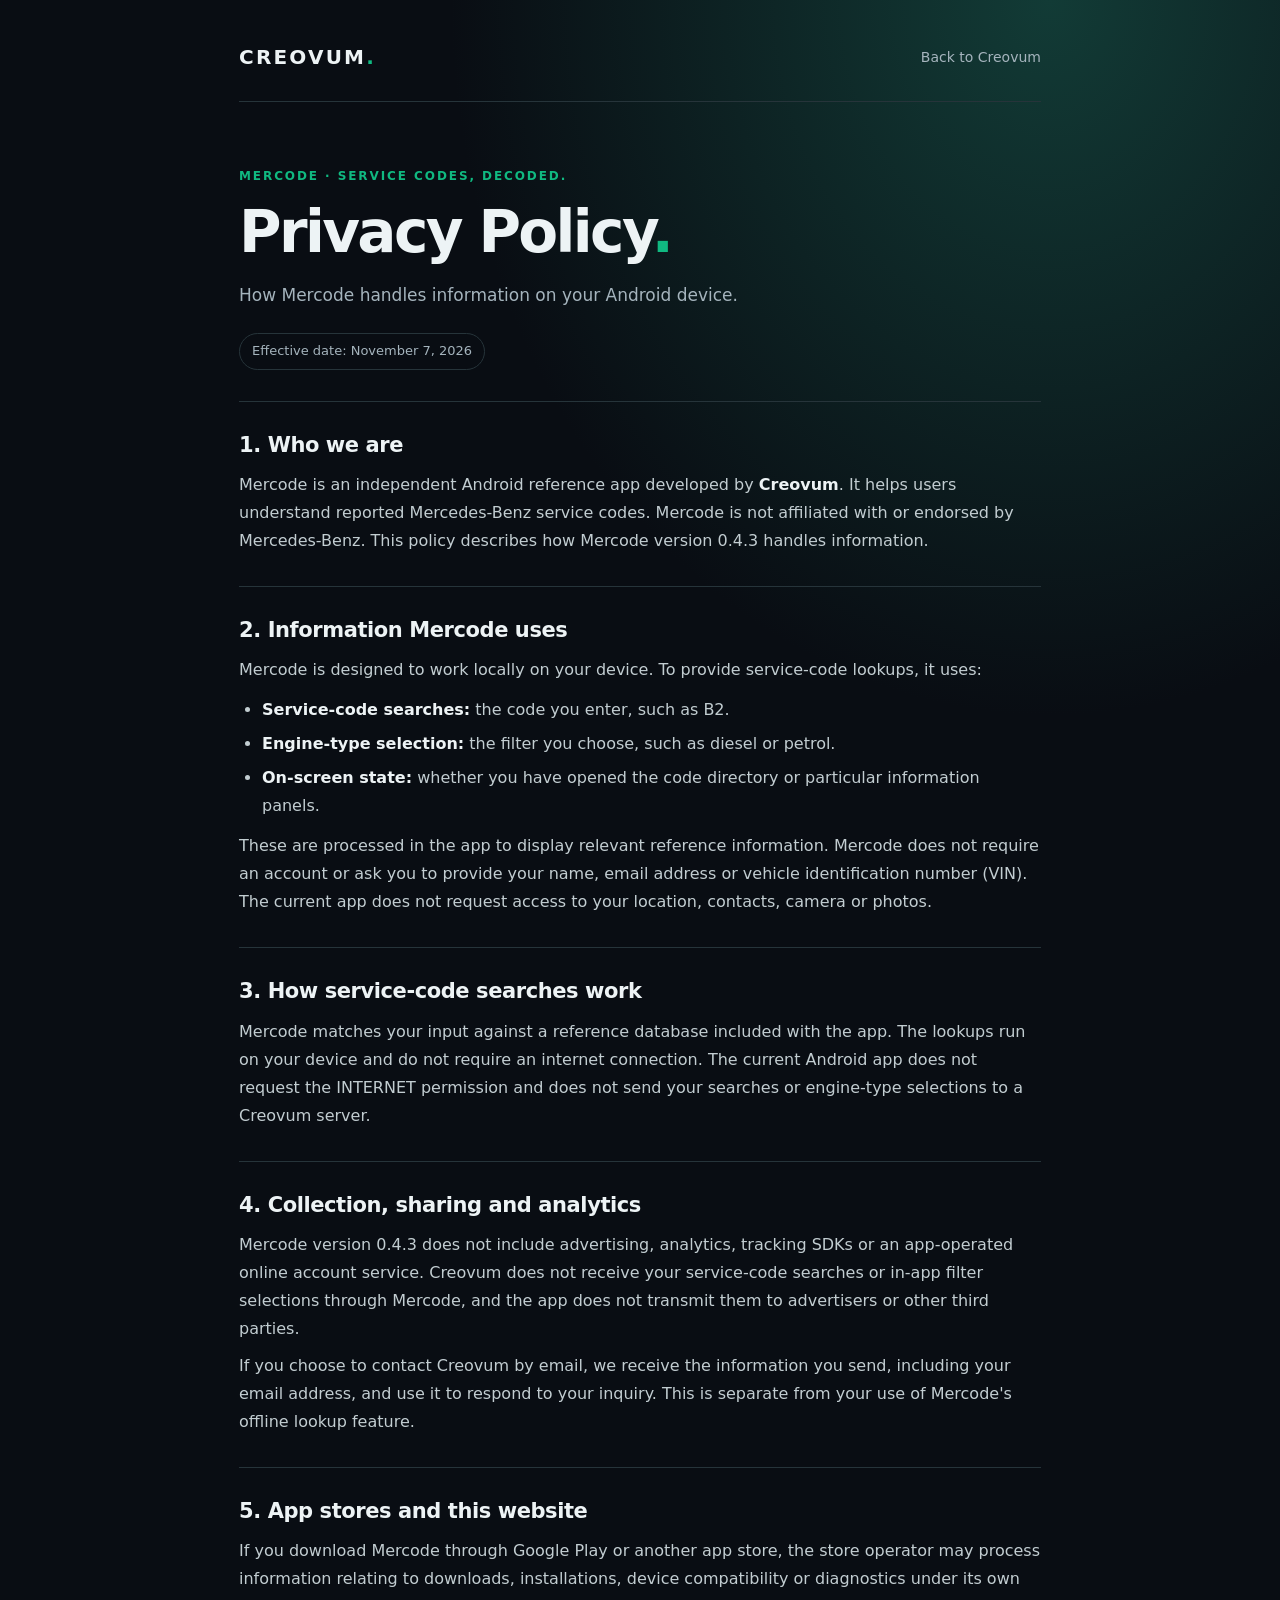
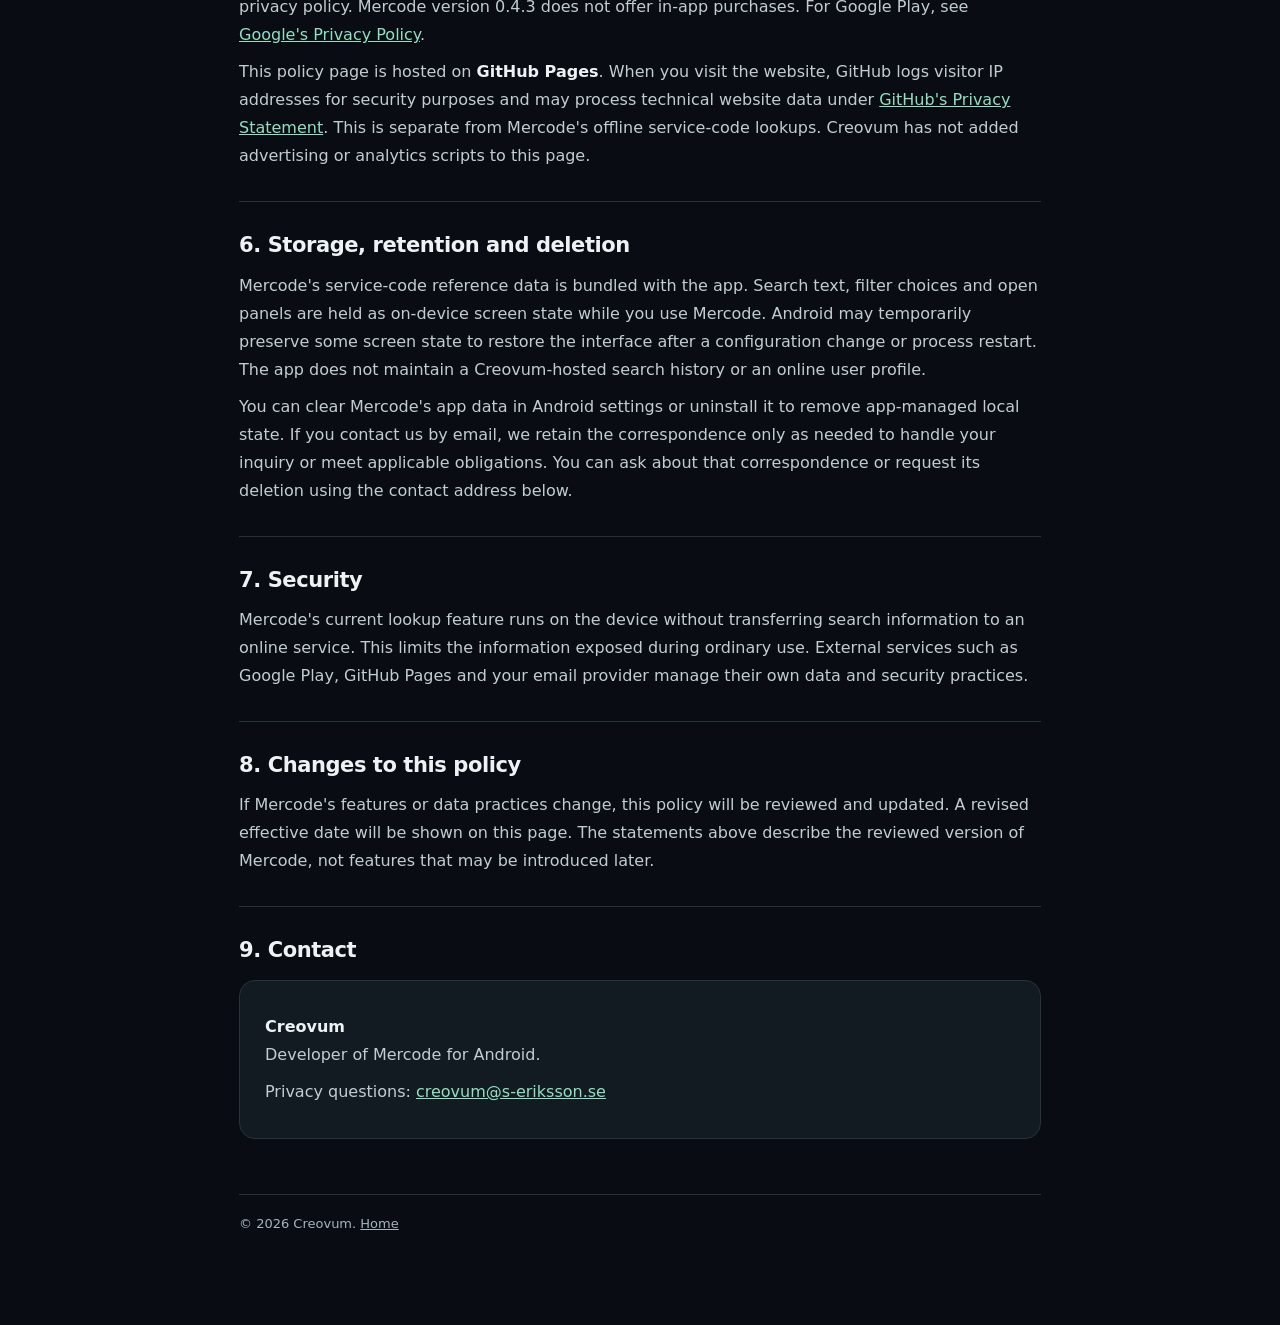
==== mercode/privacy-policy/index.html @ e47fafc7 "Add privacy policy page for Mercode This HTML file outlines the privacy policy for Mercode, detailin" ====
<!doctype html>
<html lang="en">
<head>
  <meta charset="utf-8">
  <meta name="viewport" content="width=device-width,initial-scale=1">
  <meta name="color-scheme" content="dark">
  <meta name="theme-color" content="#090d13">
  <meta name="description" content="Privacy Policy for Mercode, the offline Mercedes service-code reference app developed by Creovum.">
  <title>Mercode | Privacy Policy | Creovum</title>
  <style>
    :root{color-scheme:dark;--jade:#10b981;--text:#edf3f5;--sub:#a5b4bd;--line:#26343a;--surface:#121b22}
    *{box-sizing:border-box}body{margin:0;color:var(--text);background:radial-gradient(ellipse 65% 34% at 82% 0%,#123b36 0,transparent 72%),#090d13;font:16px/1.75 system-ui,-apple-system,BlinkMacSystemFont,"Segoe UI",sans-serif}
    main{max-width:850px;margin:0 auto;padding:28px 24px 90px}header{display:flex;align-items:center;justify-content:space-between;padding:12px 0 26px;border-bottom:1px solid var(--line)}.brand{color:var(--text);text-decoration:none;font-size:20px;letter-spacing:.11em;font-weight:850}.brand i{font-style:normal;color:var(--jade)}.toplink{color:var(--sub);font-size:14px;text-decoration:none}.toplink:hover,a:hover{color:var(--jade)}.kicker{color:var(--jade);font-weight:700;letter-spacing:.16em;text-transform:uppercase;font-size:12px;margin-top:64px}.hero h1{font-size:clamp(38px,7vw,58px);letter-spacing:-.045em;line-height:1.14;margin:8px 0 16px}.hero h1 span{color:var(--jade)}.subline{color:var(--sub);font-size:17px;margin:0 0 22px}.updated{display:inline-block;color:var(--sub);font-size:13px;border:1px solid var(--line);padding:6px 12px;border-radius:100px}.section{border-top:1px solid var(--line);padding-top:29px;margin-top:31px}.section h2{margin:0 0 12px;font-size:21px;line-height:1.35;letter-spacing:-.02em}.section p,.section li{color:#c2cdd1}.section p{margin:9px 0}.section ul{padding-left:23px;margin:8px 0}.section li{padding:3px 0}.section strong{color:#edf3f5}.section a{color:#8ee2bf}.section a:hover{color:#c5ffe8}.contact{background:var(--surface);border:1px solid var(--line);border-radius:16px;padding:23px 25px;margin-top:15px}.contact a{overflow-wrap:anywhere}footer{color:var(--sub);border-top:1px solid var(--line);font-size:13px;margin-top:55px;padding-top:18px}footer a{color:var(--sub)}@media(max-width:550px){main{padding:20px 20px 70px}.kicker{margin-top:48px}.toplink{font-size:12px}}
  </style>
</head>
<body>
<main>
  <header><a class="brand" href="/">CREOVUM<i>.</i></a><a class="toplink" href="/">Back to Creovum</a></header>
  <div class="hero">
    <p class="kicker">MERCODE &middot; Service Codes, Decoded.</p>
    <h1>Privacy Policy<span>.</span></h1>
    <p class="subline">How Mercode handles information on your Android device.</p>
    <span class="updated">Effective date: November 7, 2026</span>
  </div>
  <section class="section"><h2>1. Who we are</h2>
    <p>Mercode is an independent Android reference app developed by <strong>Creovum</strong>. It helps users understand reported Mercedes-Benz service codes. Mercode is not affiliated with or endorsed by Mercedes-Benz. This policy describes how Mercode version 0.4.3 handles information.</p>
  </section>
  <section class="section"><h2>2. Information Mercode uses</h2>
    <p>Mercode is designed to work locally on your device. To provide service-code lookups, it uses:</p>
    <ul>
      <li><strong>Service-code searches:</strong> the code you enter, such as B2.</li>
      <li><strong>Engine-type selection:</strong> the filter you choose, such as diesel or petrol.</li>
      <li><strong>On-screen state:</strong> whether you have opened the code directory or particular information panels.</li>
    </ul>
    <p>These are processed in the app to display relevant reference information. Mercode does not require an account or ask you to provide your name, email address or vehicle identification number (VIN). The current app does not request access to your location, contacts, camera or photos.</p>
  </section>
  <section class="section"><h2>3. How service-code searches work</h2>
    <p>Mercode matches your input against a reference database included with the app. The lookups run on your device and do not require an internet connection. The current Android app does not request the INTERNET permission and does not send your searches or engine-type selections to a Creovum server.</p>
  </section>
  <section class="section"><h2>4. Collection, sharing and analytics</h2>
    <p>Mercode version 0.4.3 does not include advertising, analytics, tracking SDKs or an app-operated online account service. Creovum does not receive your service-code searches or in-app filter selections through Mercode, and the app does not transmit them to advertisers or other third parties.</p>
    <p>If you choose to contact Creovum by email, we receive the information you send, including your email address, and use it to respond to your inquiry. This is separate from your use of Mercode's offline lookup feature.</p>
  </section>
  <section class="section"><h2>5. App stores and this website</h2>
    <p>If you download Mercode through Google Play or another app store, the store operator may process information relating to downloads, installations, device compatibility or diagnostics under its own privacy policy. Mercode version 0.4.3 does not offer in-app purchases. For Google Play, see <a href="https://policies.google.com/privacy">Google's Privacy Policy</a>.</p>
    <p>This policy page is hosted on <strong>GitHub Pages</strong>. When you visit the website, GitHub logs visitor IP addresses for security purposes and may process technical website data under <a href="https://docs.github.com/en/site-policy/privacy-policies/github-general-privacy-statement">GitHub's Privacy Statement</a>. This is separate from Mercode's offline service-code lookups. Creovum has not added advertising or analytics scripts to this page.</p>
  </section>
  <section class="section"><h2>6. Storage, retention and deletion</h2>
    <p>Mercode's service-code reference data is bundled with the app. Search text, filter choices and open panels are held as on-device screen state while you use Mercode. Android may temporarily preserve some screen state to restore the interface after a configuration change or process restart. The app does not maintain a Creovum-hosted search history or an online user profile.</p>
    <p>You can clear Mercode's app data in Android settings or uninstall it to remove app-managed local state. If you contact us by email, we retain the correspondence only as needed to handle your inquiry or meet applicable obligations. You can ask about that correspondence or request its deletion using the contact address below.</p>
  </section>
  <section class="section"><h2>7. Security</h2>
    <p>Mercode's current lookup feature runs on the device without transferring search information to an online service. This limits the information exposed during ordinary use. External services such as Google Play, GitHub Pages and your email provider manage their own data and security practices.</p>
  </section>
  <section class="section"><h2>8. Changes to this policy</h2>
    <p>If Mercode's features or data practices change, this policy will be reviewed and updated. A revised effective date will be shown on this page. The statements above describe the reviewed version of Mercode, not features that may be introduced later.</p>
  </section>
  <section class="section"><h2>9. Contact</h2>
    <div class="contact">
      <p><strong>Creovum</strong><br>Developer of Mercode for Android.</p>
      <p>Privacy questions: <a href="mailto:creovum@s-eriksson.se">creovum@s-eriksson.se</a></p>
    </div>
  </section>
  <footer>&copy; 2026 Creovum. <a href="/">Home</a></footer>
</main>
</body>
</html>
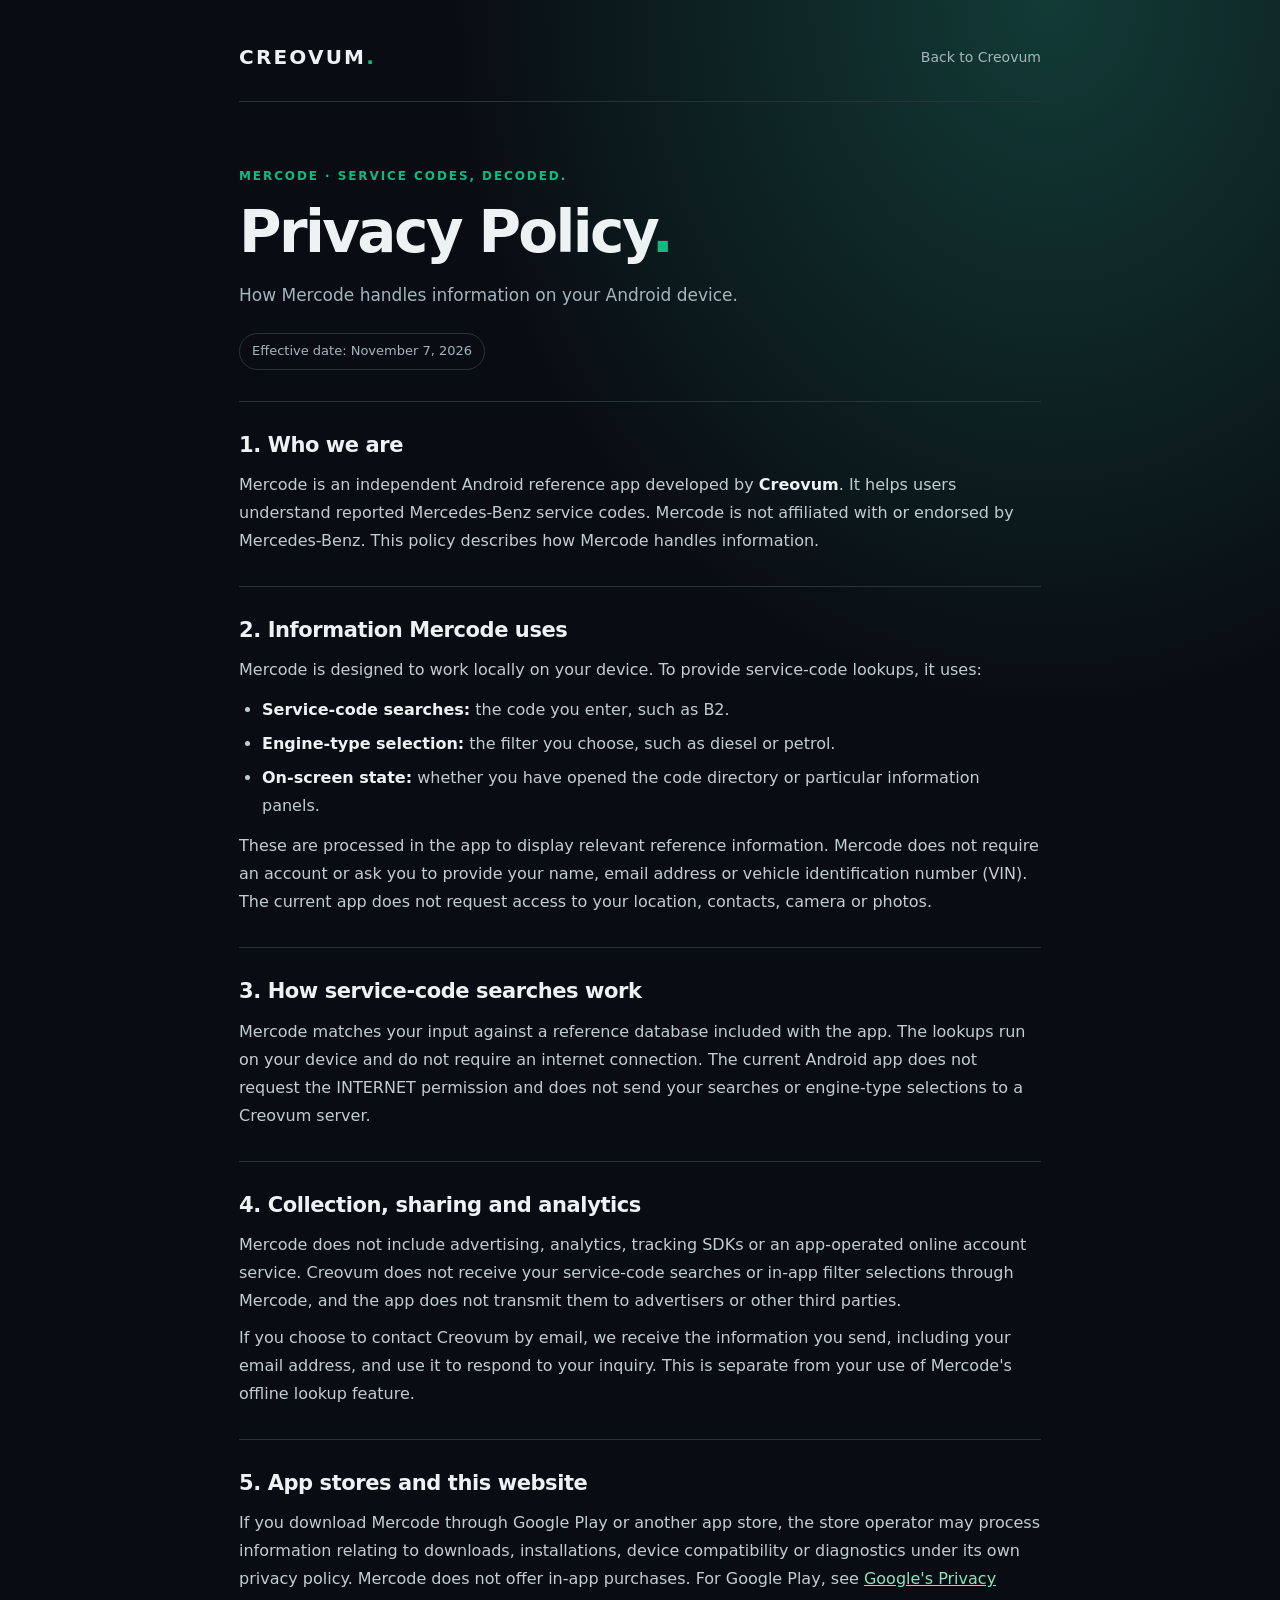
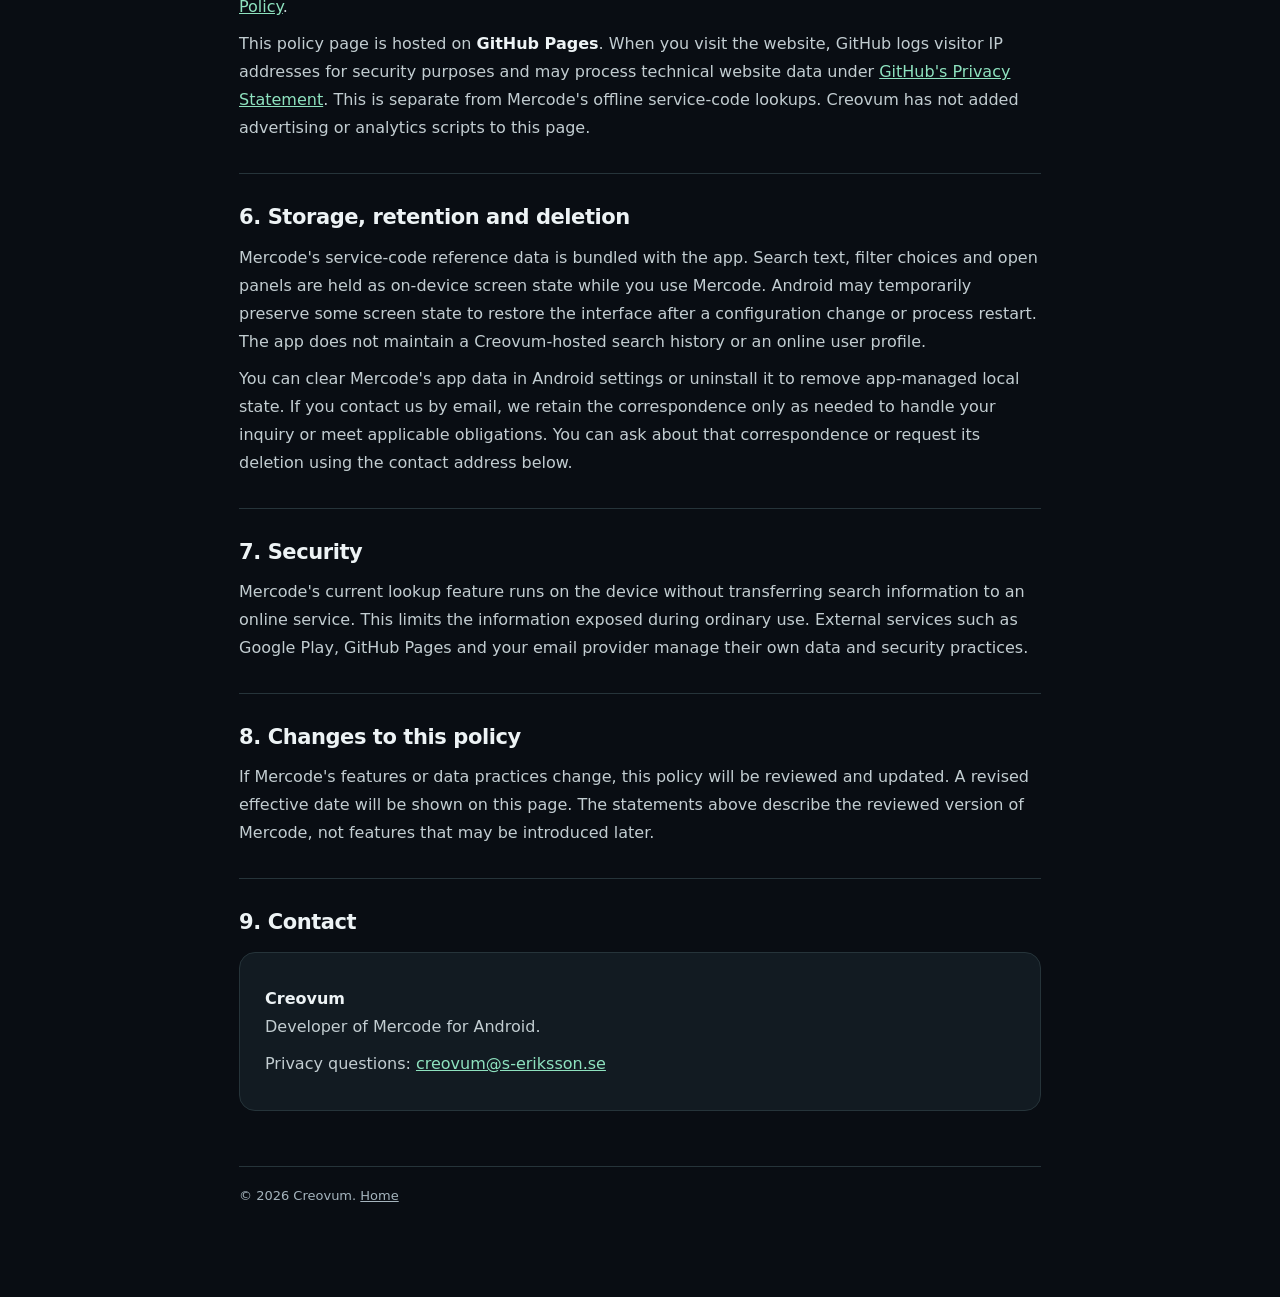
==== commit 66a26984: "Update privacy policy for Mercode app" ====
--- a/mercode/privacy-policy/index.html
+++ b/mercode/privacy-policy/index.html
@@ -23,7 +23,7 @@
     <span class="updated">Effective date: November 7, 2026</span>
   </div>
   <section class="section"><h2>1. Who we are</h2>
-    <p>Mercode is an independent Android reference app developed by <strong>Creovum</strong>. It helps users understand reported Mercedes-Benz service codes. Mercode is not affiliated with or endorsed by Mercedes-Benz. This policy describes how Mercode version 0.4.3 handles information.</p>
+    <p>Mercode is an independent Android reference app developed by <strong>Creovum</strong>. It helps users understand reported Mercedes-Benz service codes. Mercode is not affiliated with or endorsed by Mercedes-Benz. This policy describes how Mercode handles information.</p>
   </section>
   <section class="section"><h2>2. Information Mercode uses</h2>
     <p>Mercode is designed to work locally on your device. To provide service-code lookups, it uses:</p>
@@ -38,11 +38,11 @@
     <p>Mercode matches your input against a reference database included with the app. The lookups run on your device and do not require an internet connection. The current Android app does not request the INTERNET permission and does not send your searches or engine-type selections to a Creovum server.</p>
   </section>
   <section class="section"><h2>4. Collection, sharing and analytics</h2>
-    <p>Mercode version 0.4.3 does not include advertising, analytics, tracking SDKs or an app-operated online account service. Creovum does not receive your service-code searches or in-app filter selections through Mercode, and the app does not transmit them to advertisers or other third parties.</p>
+    <p>Mercode does not include advertising, analytics, tracking SDKs or an app-operated online account service. Creovum does not receive your service-code searches or in-app filter selections through Mercode, and the app does not transmit them to advertisers or other third parties.</p>
     <p>If you choose to contact Creovum by email, we receive the information you send, including your email address, and use it to respond to your inquiry. This is separate from your use of Mercode's offline lookup feature.</p>
   </section>
   <section class="section"><h2>5. App stores and this website</h2>
-    <p>If you download Mercode through Google Play or another app store, the store operator may process information relating to downloads, installations, device compatibility or diagnostics under its own privacy policy. Mercode version 0.4.3 does not offer in-app purchases. For Google Play, see <a href="https://policies.google.com/privacy">Google's Privacy Policy</a>.</p>
+    <p>If you download Mercode through Google Play or another app store, the store operator may process information relating to downloads, installations, device compatibility or diagnostics under its own privacy policy. Mercode does not offer in-app purchases. For Google Play, see <a href="https://policies.google.com/privacy">Google's Privacy Policy</a>.</p>
     <p>This policy page is hosted on <strong>GitHub Pages</strong>. When you visit the website, GitHub logs visitor IP addresses for security purposes and may process technical website data under <a href="https://docs.github.com/en/site-policy/privacy-policies/github-general-privacy-statement">GitHub's Privacy Statement</a>. This is separate from Mercode's offline service-code lookups. Creovum has not added advertising or analytics scripts to this page.</p>
   </section>
   <section class="section"><h2>6. Storage, retention and deletion</h2>
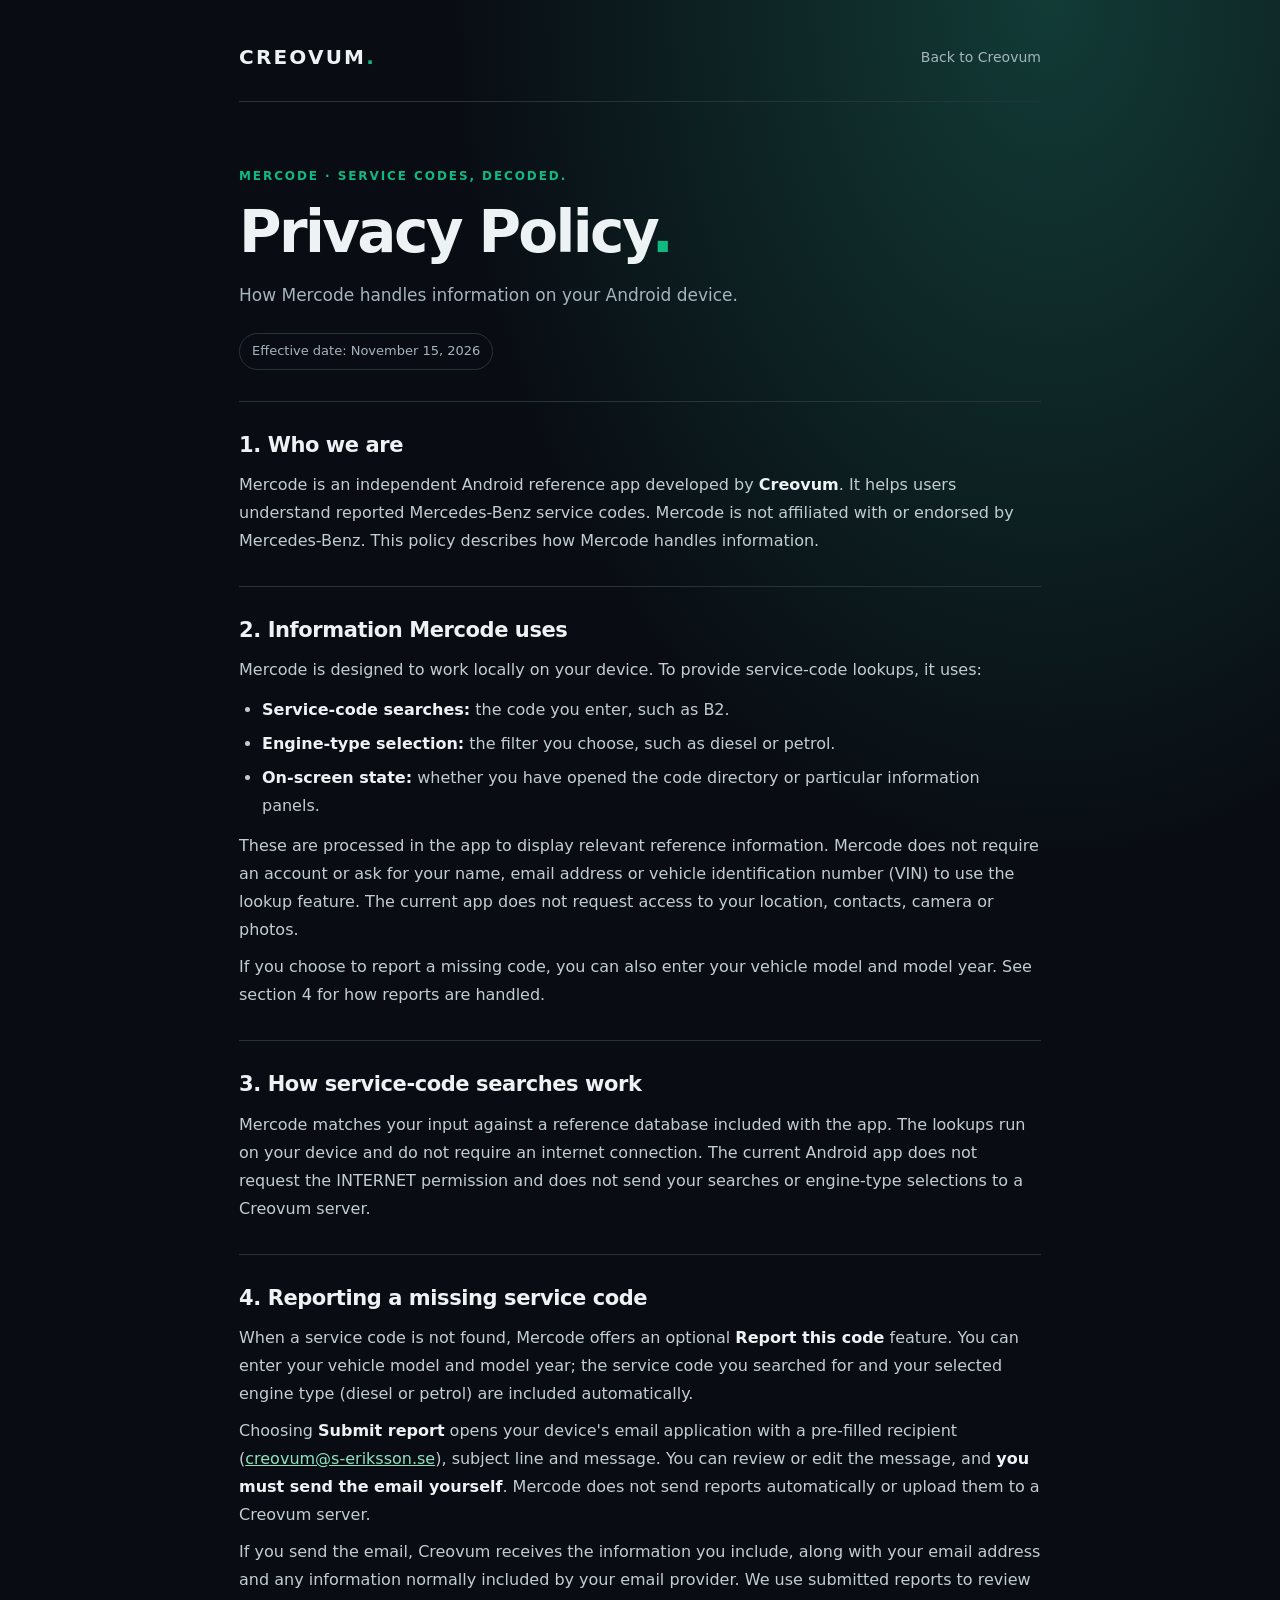
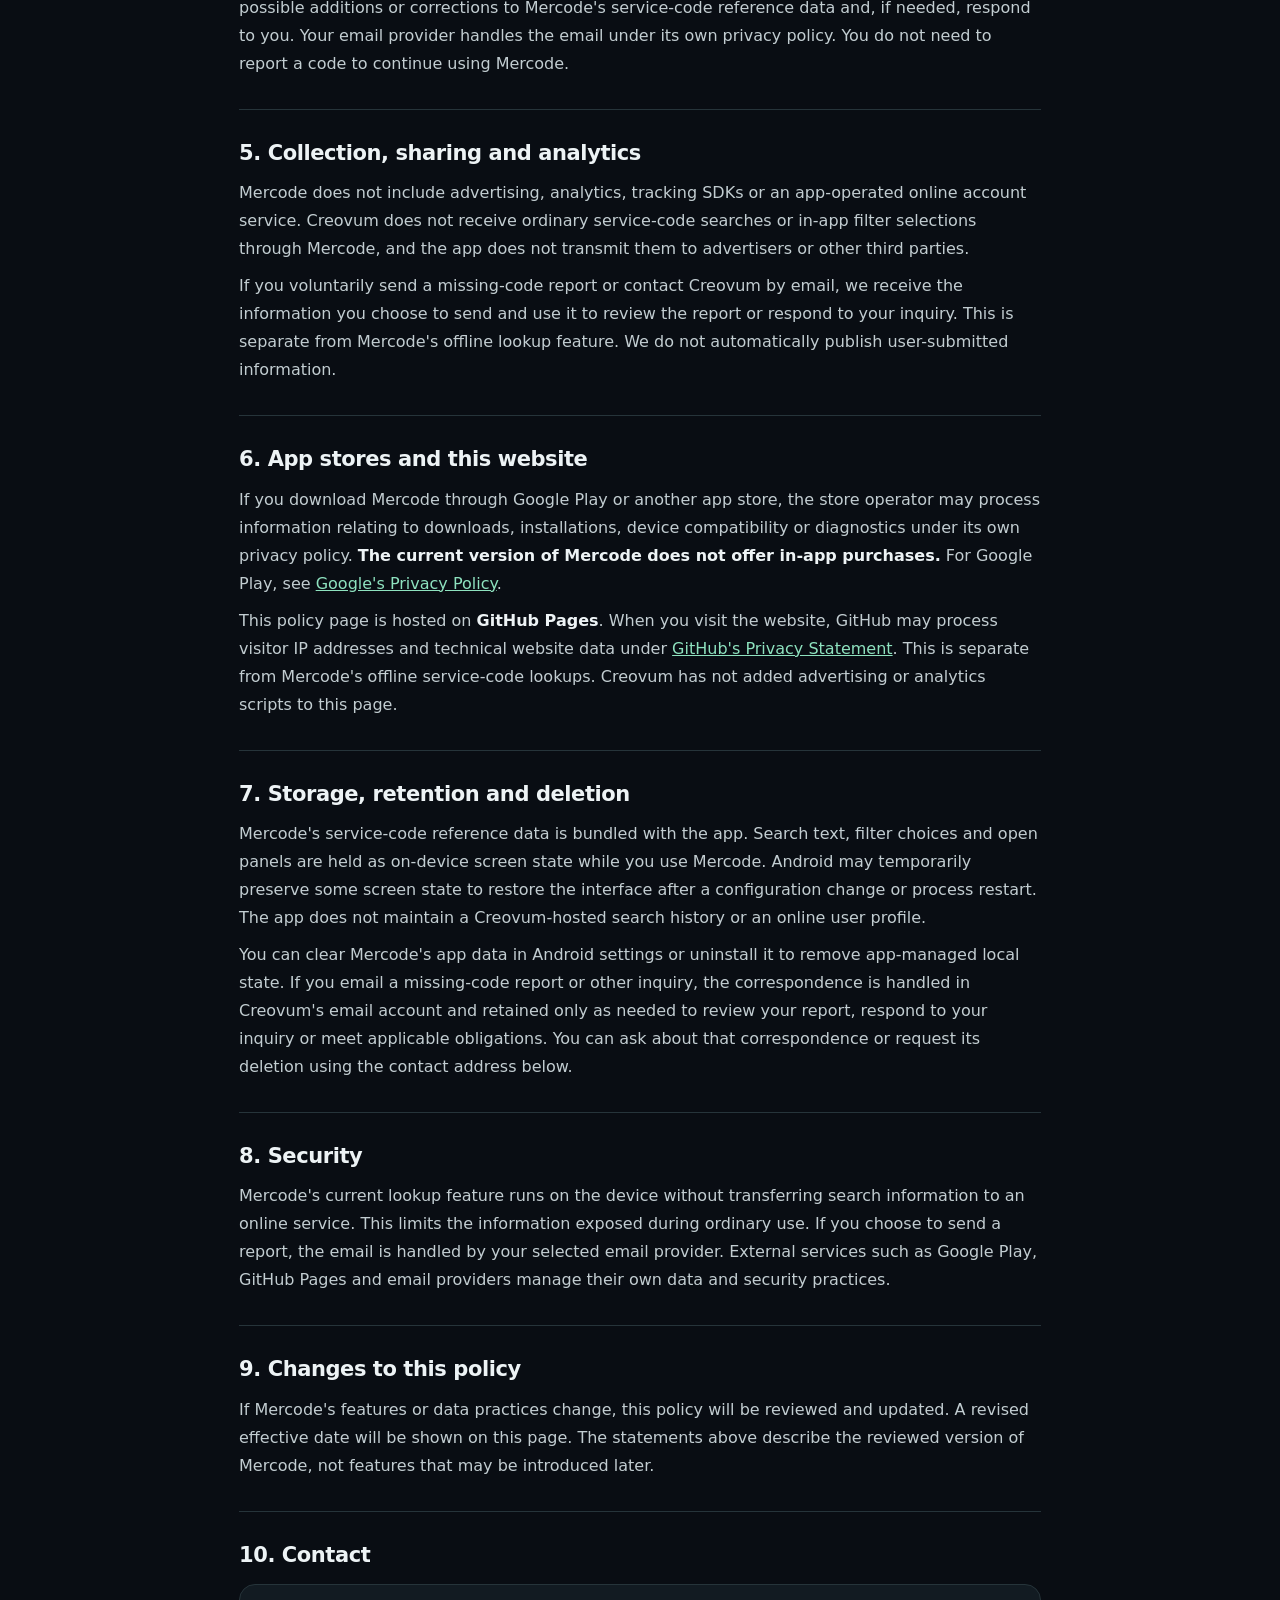
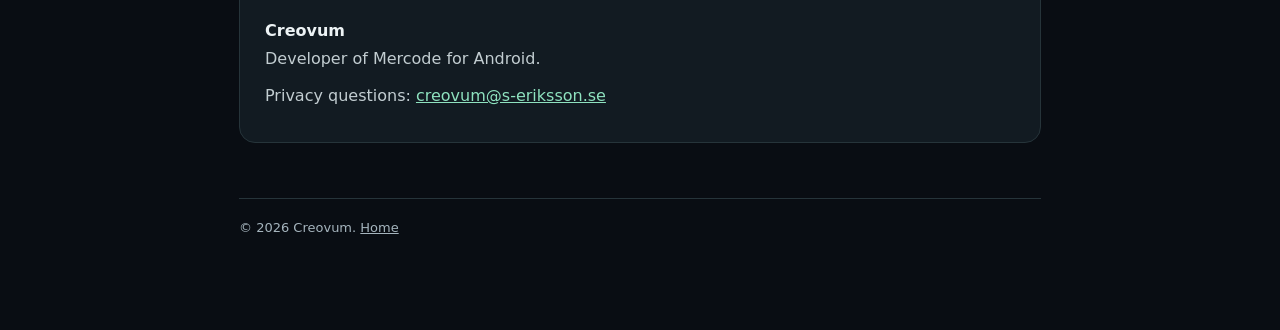
==== commit c575e67e: "Revise privacy policy effective date and reporting details Updated the effective date and clarified " ====
--- a/mercode/privacy-policy/index.html
+++ b/mercode/privacy-policy/index.html
@@ -20,7 +20,7 @@
     <p class="kicker">MERCODE &middot; Service Codes, Decoded.</p>
     <h1>Privacy Policy<span>.</span></h1>
     <p class="subline">How Mercode handles information on your Android device.</p>
-    <span class="updated">Effective date: November 7, 2026</span>
+    <span class="updated">Effective date: November 15, 2026</span>
   </div>
   <section class="section"><h2>1. Who we are</h2>
     <p>Mercode is an independent Android reference app developed by <strong>Creovum</strong>. It helps users understand reported Mercedes-Benz service codes. Mercode is not affiliated with or endorsed by Mercedes-Benz. This policy describes how Mercode handles information.</p>
@@ -32,30 +32,36 @@
       <li><strong>Engine-type selection:</strong> the filter you choose, such as diesel or petrol.</li>
       <li><strong>On-screen state:</strong> whether you have opened the code directory or particular information panels.</li>
     </ul>
-    <p>These are processed in the app to display relevant reference information. Mercode does not require an account or ask you to provide your name, email address or vehicle identification number (VIN). The current app does not request access to your location, contacts, camera or photos.</p>
+    <p>These are processed in the app to display relevant reference information. Mercode does not require an account or ask for your name, email address or vehicle identification number (VIN) to use the lookup feature. The current app does not request access to your location, contacts, camera or photos.</p>
+    <p>If you choose to report a missing code, you can also enter your vehicle model and model year. See section 4 for how reports are handled.</p>
   </section>
   <section class="section"><h2>3. How service-code searches work</h2>
     <p>Mercode matches your input against a reference database included with the app. The lookups run on your device and do not require an internet connection. The current Android app does not request the INTERNET permission and does not send your searches or engine-type selections to a Creovum server.</p>
   </section>
-  <section class="section"><h2>4. Collection, sharing and analytics</h2>
-    <p>Mercode does not include advertising, analytics, tracking SDKs or an app-operated online account service. Creovum does not receive your service-code searches or in-app filter selections through Mercode, and the app does not transmit them to advertisers or other third parties.</p>
-    <p>If you choose to contact Creovum by email, we receive the information you send, including your email address, and use it to respond to your inquiry. This is separate from your use of Mercode's offline lookup feature.</p>
+  <section class="section"><h2>4. Reporting a missing service code</h2>
+    <p>When a service code is not found, Mercode offers an optional <strong>Report this code</strong> feature. You can enter your vehicle model and model year; the service code you searched for and your selected engine type (diesel or petrol) are included automatically.</p>
+    <p>Choosing <strong>Submit report</strong> opens your device's email application with a pre-filled recipient (<a href="mailto:creovum@s-eriksson.se">creovum@s-eriksson.se</a>), subject line and message. You can review or edit the message, and <strong>you must send the email yourself</strong>. Mercode does not send reports automatically or upload them to a Creovum server.</p>
+    <p>If you send the email, Creovum receives the information you include, along with your email address and any information normally included by your email provider. We use submitted reports to review possible additions or corrections to Mercode's service-code reference data and, if needed, respond to you. Your email provider handles the email under its own privacy policy. You do not need to report a code to continue using Mercode.</p>
   </section>
-  <section class="section"><h2>5. App stores and this website</h2>
-    <p>If you download Mercode through Google Play or another app store, the store operator may process information relating to downloads, installations, device compatibility or diagnostics under its own privacy policy. Mercode does not offer in-app purchases. For Google Play, see <a href="https://policies.google.com/privacy">Google's Privacy Policy</a>.</p>
-    <p>This policy page is hosted on <strong>GitHub Pages</strong>. When you visit the website, GitHub logs visitor IP addresses for security purposes and may process technical website data under <a href="https://docs.github.com/en/site-policy/privacy-policies/github-general-privacy-statement">GitHub's Privacy Statement</a>. This is separate from Mercode's offline service-code lookups. Creovum has not added advertising or analytics scripts to this page.</p>
+  <section class="section"><h2>5. Collection, sharing and analytics</h2>
+    <p>Mercode does not include advertising, analytics, tracking SDKs or an app-operated online account service. Creovum does not receive ordinary service-code searches or in-app filter selections through Mercode, and the app does not transmit them to advertisers or other third parties.</p>
+    <p>If you voluntarily send a missing-code report or contact Creovum by email, we receive the information you choose to send and use it to review the report or respond to your inquiry. This is separate from Mercode's offline lookup feature. We do not automatically publish user-submitted information.</p>
   </section>
-  <section class="section"><h2>6. Storage, retention and deletion</h2>
+  <section class="section"><h2>6. App stores and this website</h2>
+    <p>If you download Mercode through Google Play or another app store, the store operator may process information relating to downloads, installations, device compatibility or diagnostics under its own privacy policy. <strong>The current version of Mercode does not offer in-app purchases.</strong> For Google Play, see <a href="https://policies.google.com/privacy">Google's Privacy Policy</a>.</p>
+    <p>This policy page is hosted on <strong>GitHub Pages</strong>. When you visit the website, GitHub may process visitor IP addresses and technical website data under <a href="https://docs.github.com/en/site-policy/privacy-policies/github-general-privacy-statement">GitHub's Privacy Statement</a>. This is separate from Mercode's offline service-code lookups. Creovum has not added advertising or analytics scripts to this page.</p>
+  </section>
+  <section class="section"><h2>7. Storage, retention and deletion</h2>
     <p>Mercode's service-code reference data is bundled with the app. Search text, filter choices and open panels are held as on-device screen state while you use Mercode. Android may temporarily preserve some screen state to restore the interface after a configuration change or process restart. The app does not maintain a Creovum-hosted search history or an online user profile.</p>
-    <p>You can clear Mercode's app data in Android settings or uninstall it to remove app-managed local state. If you contact us by email, we retain the correspondence only as needed to handle your inquiry or meet applicable obligations. You can ask about that correspondence or request its deletion using the contact address below.</p>
+    <p>You can clear Mercode's app data in Android settings or uninstall it to remove app-managed local state. If you email a missing-code report or other inquiry, the correspondence is handled in Creovum's email account and retained only as needed to review your report, respond to your inquiry or meet applicable obligations. You can ask about that correspondence or request its deletion using the contact address below.</p>
   </section>
-  <section class="section"><h2>7. Security</h2>
-    <p>Mercode's current lookup feature runs on the device without transferring search information to an online service. This limits the information exposed during ordinary use. External services such as Google Play, GitHub Pages and your email provider manage their own data and security practices.</p>
+  <section class="section"><h2>8. Security</h2>
+    <p>Mercode's current lookup feature runs on the device without transferring search information to an online service. This limits the information exposed during ordinary use. If you choose to send a report, the email is handled by your selected email provider. External services such as Google Play, GitHub Pages and email providers manage their own data and security practices.</p>
   </section>
-  <section class="section"><h2>8. Changes to this policy</h2>
+  <section class="section"><h2>9. Changes to this policy</h2>
     <p>If Mercode's features or data practices change, this policy will be reviewed and updated. A revised effective date will be shown on this page. The statements above describe the reviewed version of Mercode, not features that may be introduced later.</p>
   </section>
-  <section class="section"><h2>9. Contact</h2>
+  <section class="section"><h2>10. Contact</h2>
     <div class="contact">
       <p><strong>Creovum</strong><br>Developer of Mercode for Android.</p>
       <p>Privacy questions: <a href="mailto:creovum@s-eriksson.se">creovum@s-eriksson.se</a></p>
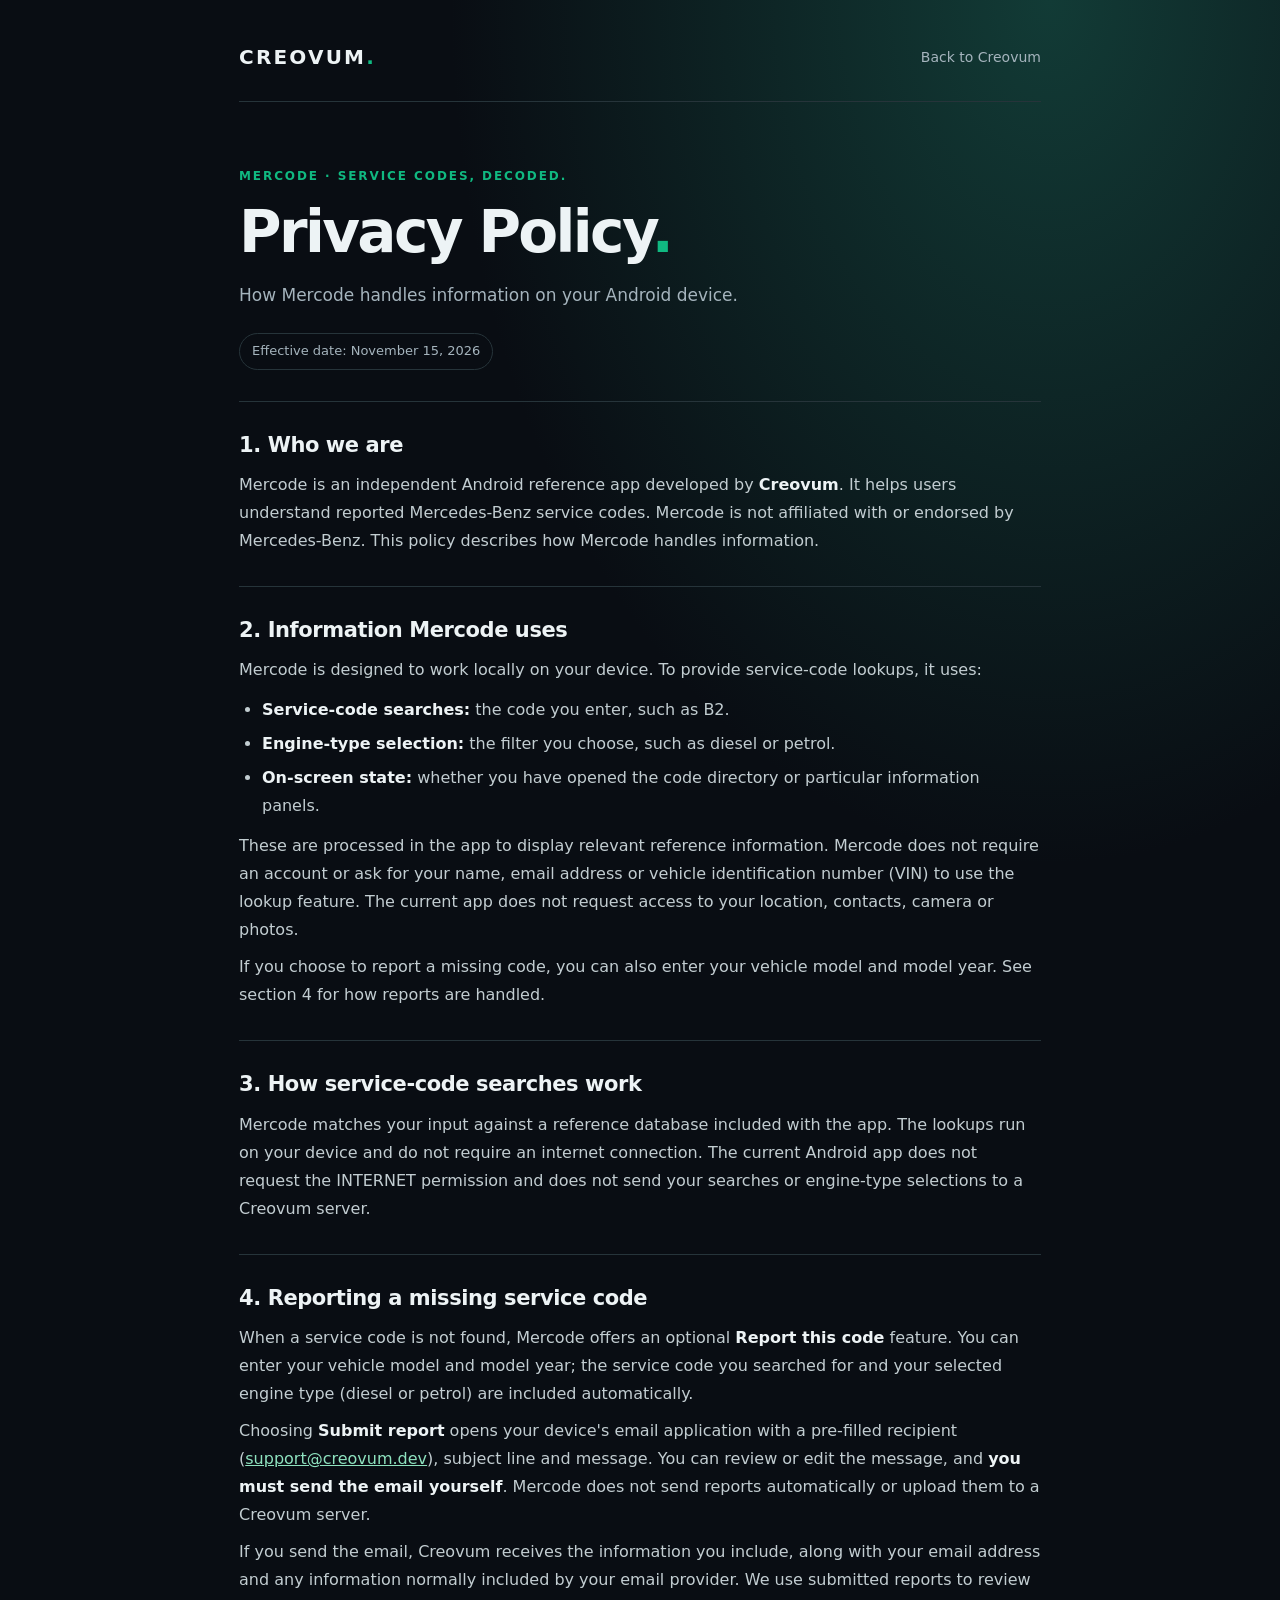
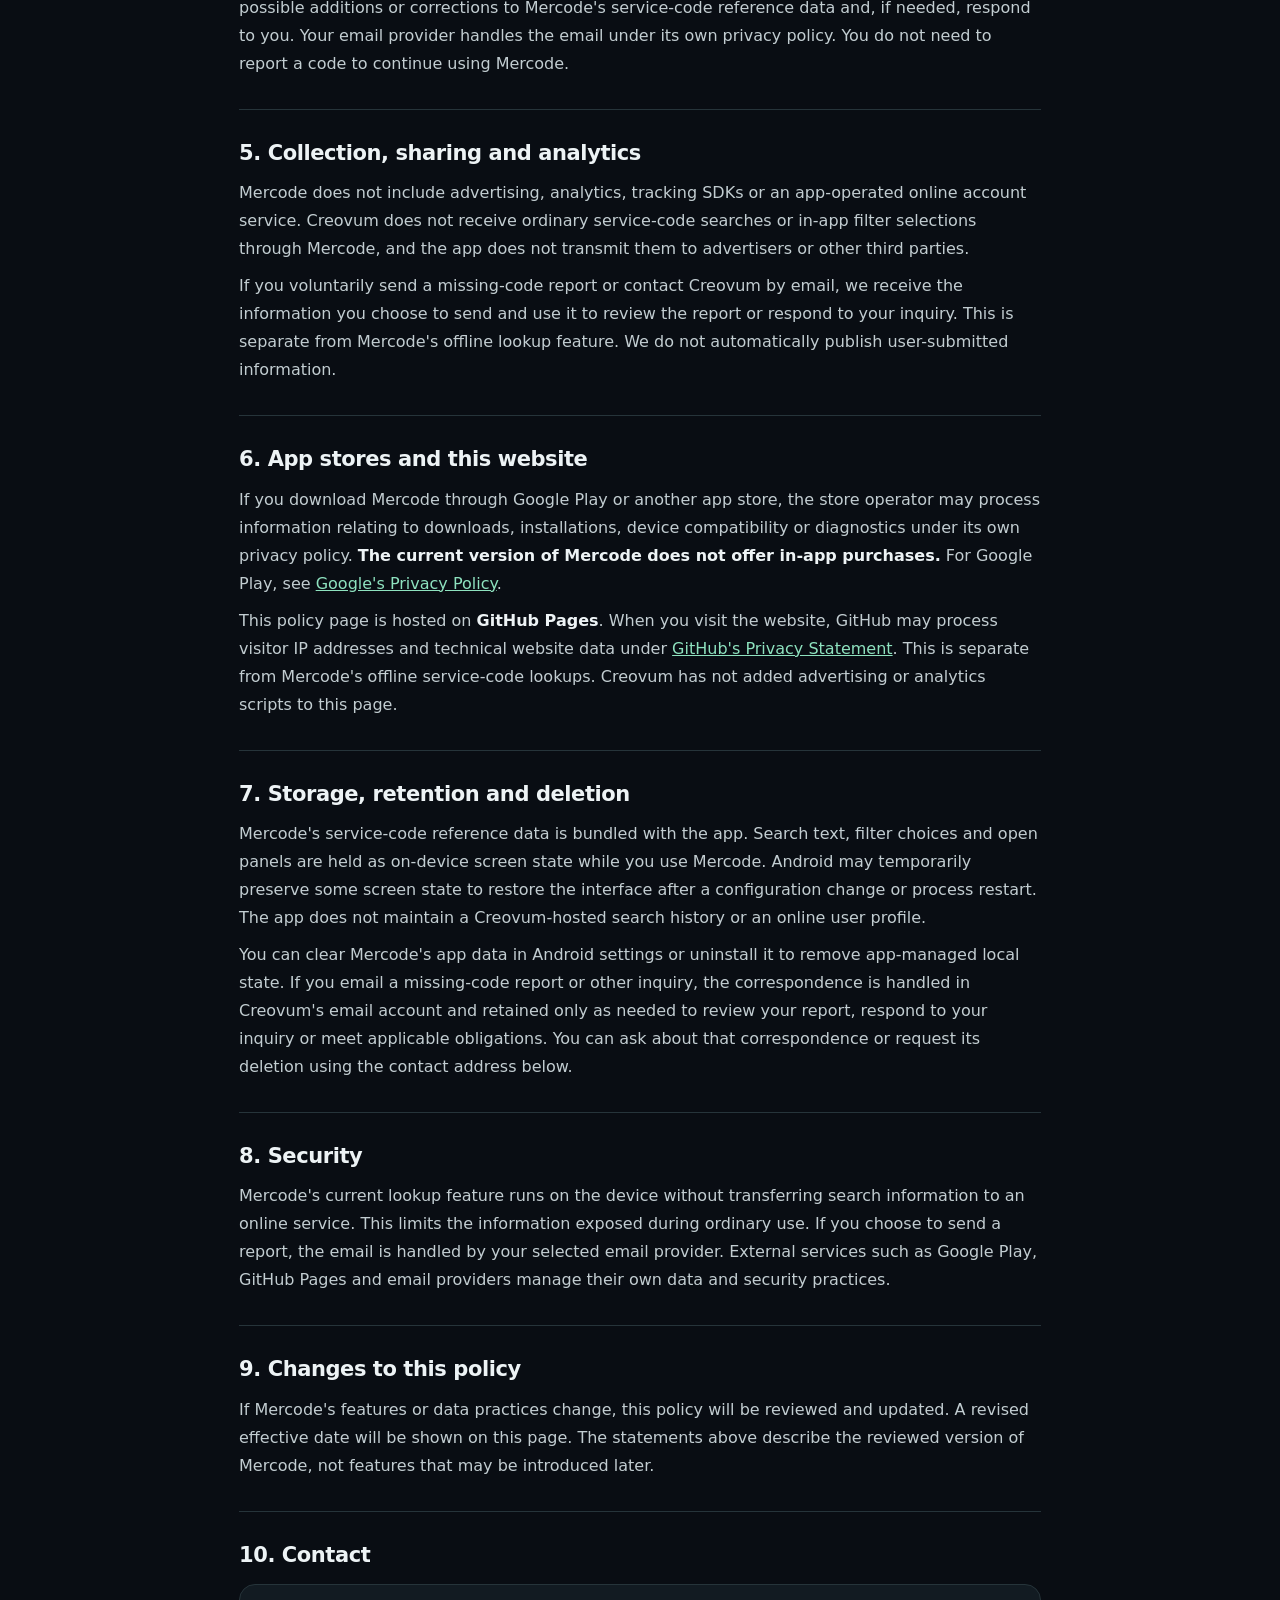
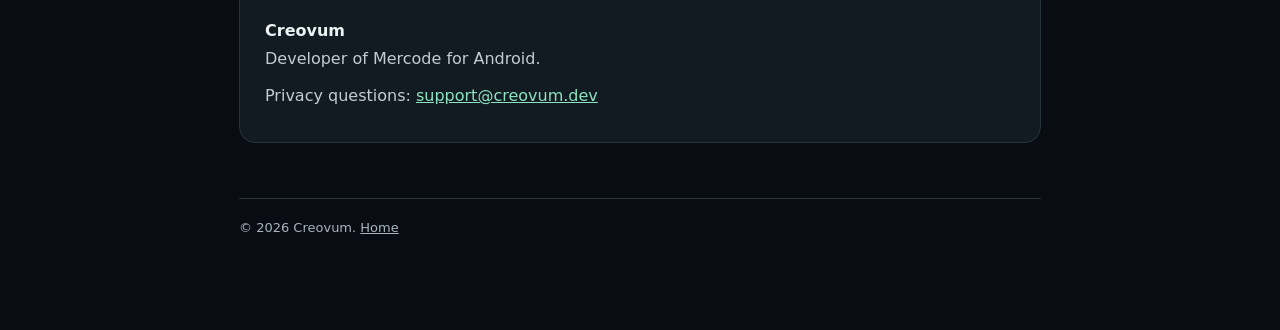
==== commit 55c0f277: "Update contact email in privacy policy Changed e-mail" ====
--- a/mercode/privacy-policy/index.html
+++ b/mercode/privacy-policy/index.html
@@ -40,7 +40,7 @@
   </section>
   <section class="section"><h2>4. Reporting a missing service code</h2>
     <p>When a service code is not found, Mercode offers an optional <strong>Report this code</strong> feature. You can enter your vehicle model and model year; the service code you searched for and your selected engine type (diesel or petrol) are included automatically.</p>
-    <p>Choosing <strong>Submit report</strong> opens your device's email application with a pre-filled recipient (<a href="mailto:creovum@s-eriksson.se">creovum@s-eriksson.se</a>), subject line and message. You can review or edit the message, and <strong>you must send the email yourself</strong>. Mercode does not send reports automatically or upload them to a Creovum server.</p>
+    <p>Choosing <strong>Submit report</strong> opens your device's email application with a pre-filled recipient (<a href="mailto:support@creovum.dev">support@creovum.dev</a>), subject line and message. You can review or edit the message, and <strong>you must send the email yourself</strong>. Mercode does not send reports automatically or upload them to a Creovum server.</p>
     <p>If you send the email, Creovum receives the information you include, along with your email address and any information normally included by your email provider. We use submitted reports to review possible additions or corrections to Mercode's service-code reference data and, if needed, respond to you. Your email provider handles the email under its own privacy policy. You do not need to report a code to continue using Mercode.</p>
   </section>
   <section class="section"><h2>5. Collection, sharing and analytics</h2>
@@ -64,7 +64,7 @@
   <section class="section"><h2>10. Contact</h2>
     <div class="contact">
       <p><strong>Creovum</strong><br>Developer of Mercode for Android.</p>
-      <p>Privacy questions: <a href="mailto:creovum@s-eriksson.se">creovum@s-eriksson.se</a></p>
+      <p>Privacy questions: <a href="mailto:support@creovum.dev">support@creovum.dev</a></p>
     </div>
   </section>
   <footer>&copy; 2026 Creovum. <a href="/">Home</a></footer>
